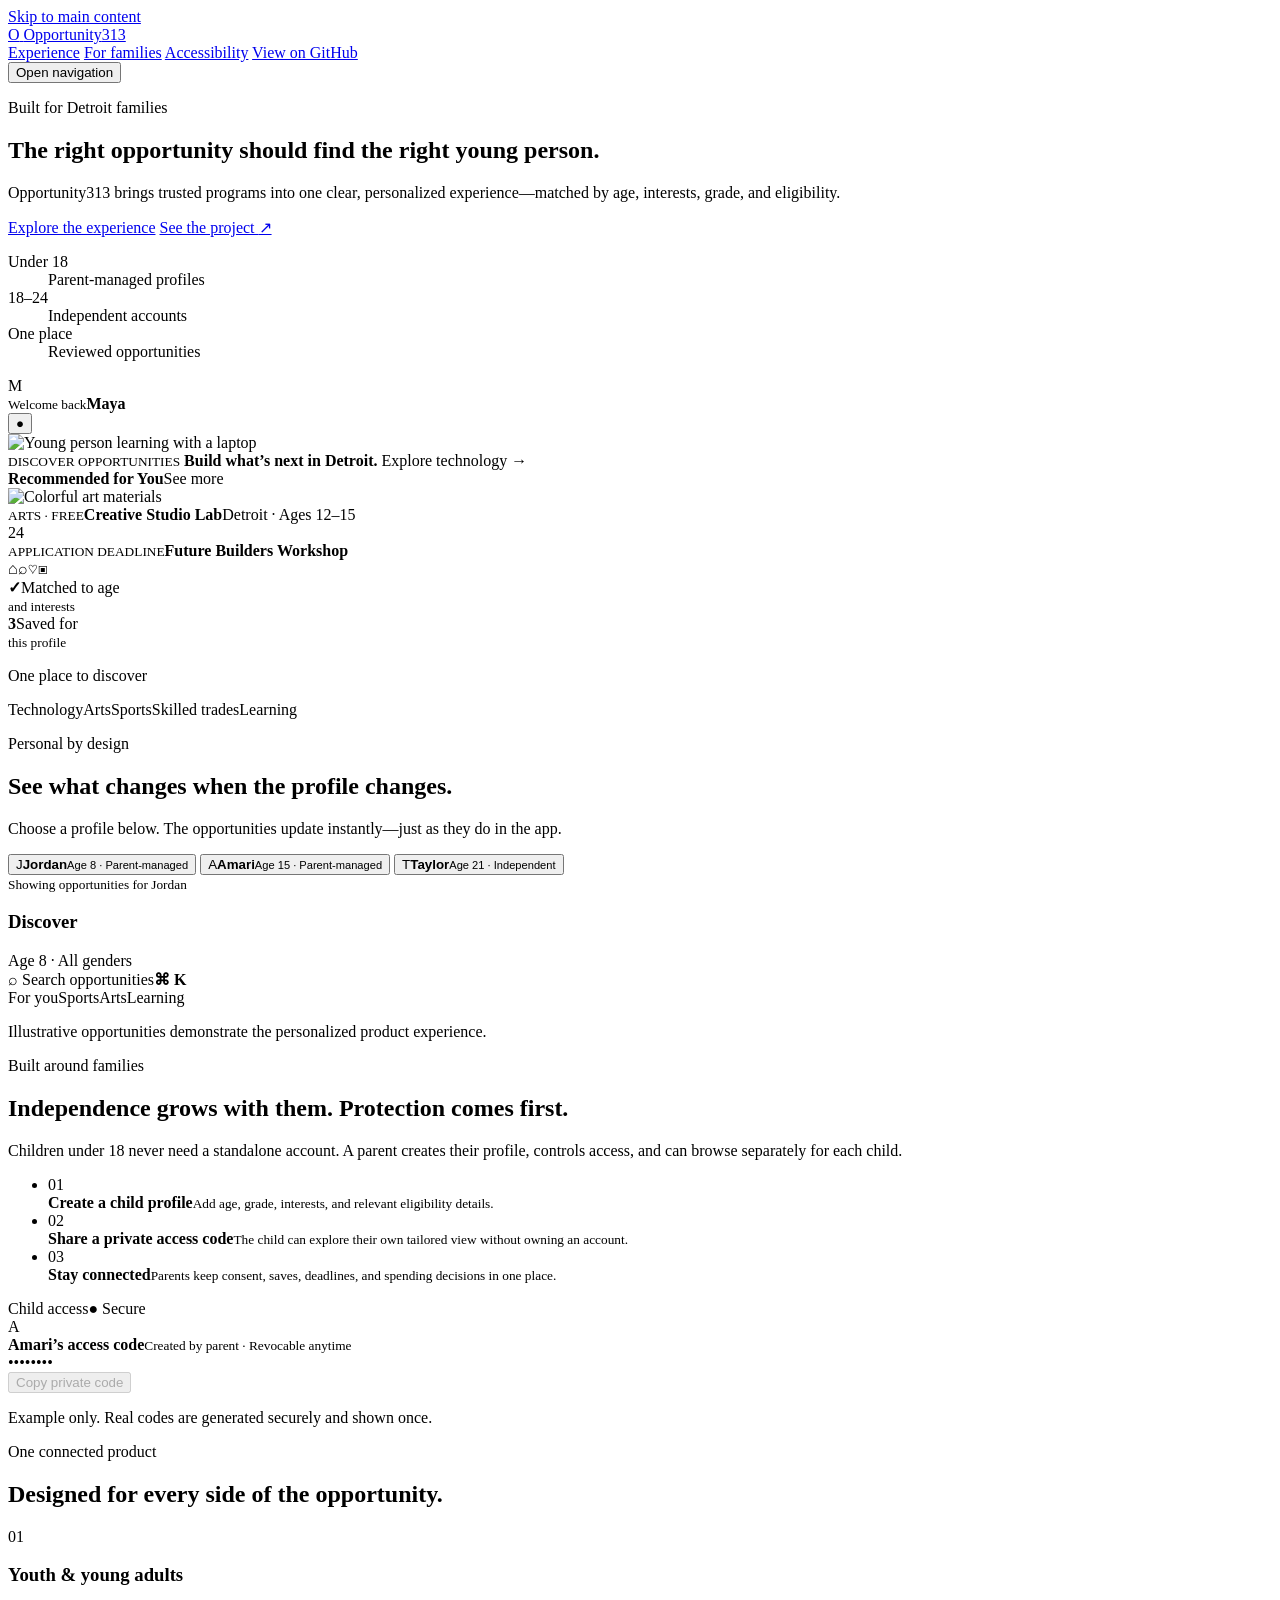
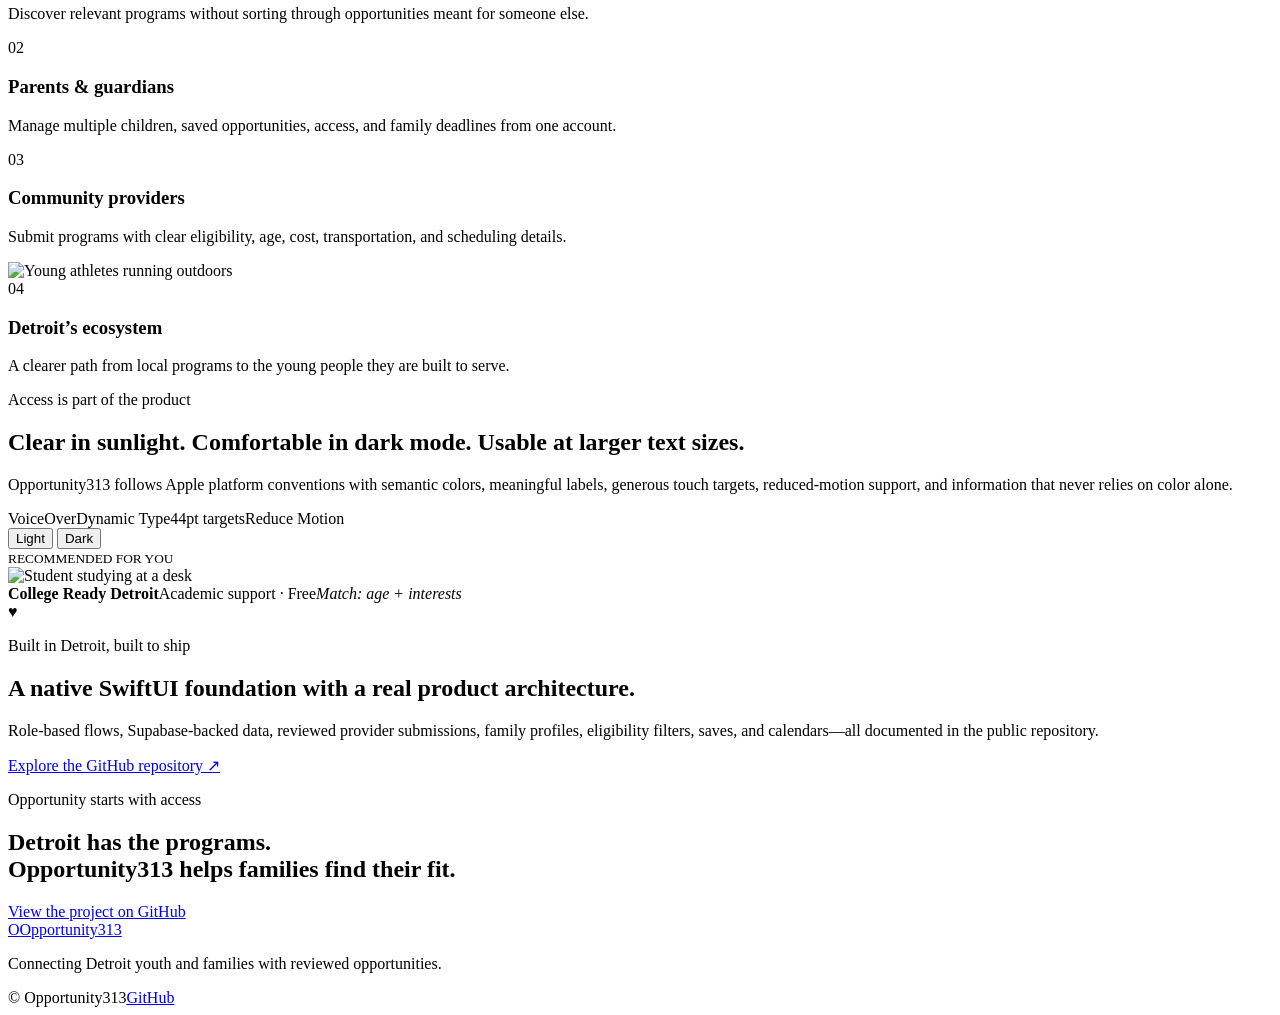
==== website/index.html @ f2129655 "Add Opportunity313 competition website" ====
<!doctype html>
<html lang="en">
  <head>
    <meta charset="UTF-8" />
    <meta name="viewport" content="width=device-width, initial-scale=1" />
    <meta name="theme-color" content="#f36f21" />
    <meta
      name="description"
      content="Opportunity313 connects Detroit youth and families with reviewed, age-appropriate opportunities."
    />
    <link rel="preconnect" href="https://fonts.googleapis.com" />
    <link rel="preconnect" href="https://fonts.gstatic.com" crossorigin />
    <link
      href="https://fonts.googleapis.com/css2?family=DM+Sans:wght@400;500;600;700&amp;family=Manrope:wght@600;700;800&amp;display=swap"
      rel="stylesheet"
    />
    <link
      rel="icon"
      type="image/svg+xml"
      href="data:image/svg+xml,%3Csvg xmlns='http://www.w3.org/2000/svg' viewBox='0 0 64 64'%3E%3Crect width='64' height='64' rx='16' fill='%23f36f21'/%3E%3Cpath d='M18 42V22h16c8 0 13 4 13 10s-5 10-13 10H18Zm10-7h6c3 0 5-1 5-3s-2-3-5-3h-6v6Z' fill='white'/%3E%3C/svg%3E"
    />
    <link rel="stylesheet" href="/styles.css" />
    <script src="/script.js" defer></script>
    <title>Opportunity313 — Detroit opportunities, made personal</title>
  </head>
  <body>
    <a class="skip-link" href="#main">Skip to main content</a>
    <header class="site-header">
      <a class="brand" href="#top" aria-label="Opportunity313 home">
        <span class="brand-mark" aria-hidden="true">O</span>
        <span>Opportunity<span>313</span></span>
      </a>
      <nav aria-label="Primary navigation">
        <a href="#experience">Experience</a>
        <a href="#families">For families</a>
        <a href="#accessibility">Accessibility</a>
        <a class="nav-cta" href="https://github.com/QuietRift/Opportunity313iOS">View on GitHub</a>
      </nav>
      <button class="menu-button" type="button" aria-expanded="false" aria-controls="mobile-nav">
        <span class="sr-only">Open navigation</span>
        <span></span><span></span><span></span>
      </button>
    </header>
    <nav class="mobile-nav" id="mobile-nav" aria-label="Mobile navigation" hidden>
      <a href="#experience">Experience</a>
      <a href="#families">For families</a>
      <a href="#accessibility">Accessibility</a>
      <a href="https://github.com/QuietRift/Opportunity313iOS">View on GitHub</a>
    </nav>

    <main id="main">
      <section class="hero" id="top">
        <div class="hero-copy reveal">
          <p class="eyebrow"><span></span> Built for Detroit families</p>
          <h1>The right opportunity should find the right young person.</h1>
          <p class="hero-lede">
            Opportunity313 brings trusted programs into one clear, personalized experience—matched by age,
            interests, grade, and eligibility.
          </p>
          <div class="hero-actions">
            <a class="button primary" href="#experience">Explore the experience</a>
            <a class="button secondary" href="https://github.com/QuietRift/Opportunity313iOS">
              See the project <span aria-hidden="true">↗</span>
            </a>
          </div>
          <dl class="hero-facts" aria-label="Product highlights">
            <div><dt>Under 18</dt><dd>Parent-managed profiles</dd></div>
            <div><dt>18–24</dt><dd>Independent accounts</dd></div>
            <div><dt>One place</dt><dd>Reviewed opportunities</dd></div>
          </dl>
        </div>

        <div class="hero-visual reveal" aria-label="Preview of the Opportunity313 app">
          <div class="orbit orbit-one" aria-hidden="true"></div>
          <div class="orbit orbit-two" aria-hidden="true"></div>
          <div class="phone-shell">
            <div class="phone-top" aria-hidden="true"></div>
            <div class="app-screen">
              <div class="app-header">
                <div class="avatar" aria-hidden="true">M</div>
                <div><small>Welcome back</small><strong>Maya</strong></div>
                <button type="button" aria-label="View notifications">●</button>
              </div>
              <div class="featured-card">
                <img src="/images/technology.jpg" alt="Young person learning with a laptop" />
                <div>
                  <small>DISCOVER OPPORTUNITIES</small>
                  <strong>Build what’s next in Detroit.</strong>
                  <span>Explore technology →</span>
                </div>
              </div>
              <div class="app-section-title"><strong>Recommended for You</strong><span>See more</span></div>
              <article class="mini-card">
                <img src="/images/arts.jpg" alt="Colorful art materials" />
                <div><small>ARTS · FREE</small><strong>Creative Studio Lab</strong><span>Detroit · Ages 12–15</span></div>
              </article>
              <article class="mini-card compact">
                <span class="calendar-icon" aria-hidden="true">24</span>
                <div><small>APPLICATION DEADLINE</small><strong>Future Builders Workshop</strong></div>
              </article>
              <div class="tab-bar" aria-hidden="true"><b>⌂</b><span>⌕</span><span>♡</span><span>▣</span></div>
            </div>
          </div>
          <div class="floating-note note-one"><b>✓</b><span>Matched to age<br /><small>and interests</small></span></div>
          <div class="floating-note note-two"><b>3</b><span>Saved for<br /><small>this profile</small></span></div>
        </div>
      </section>

      <section class="trust-strip" aria-label="Opportunity categories">
        <p>One place to discover</p>
        <div><span>Technology</span><span>Arts</span><span>Sports</span><span>Skilled trades</span><span>Learning</span></div>
      </section>

      <section class="experience section" id="experience">
        <div class="section-heading reveal">
          <p class="eyebrow"><span></span> Personal by design</p>
          <h2>See what changes when the profile changes.</h2>
          <p>Choose a profile below. The opportunities update instantly—just as they do in the app.</p>
        </div>

        <div class="experience-panel reveal">
          <div class="profile-controls" role="group" aria-label="Choose a demonstration profile">
            <button class="profile-chip active" type="button" data-profile="child" aria-pressed="true">
              <span class="chip-avatar amber">J</span><span><b>Jordan</b><small>Age 8 · Parent-managed</small></span>
            </button>
            <button class="profile-chip" type="button" data-profile="teen" aria-pressed="false">
              <span class="chip-avatar blue">A</span><span><b>Amari</b><small>Age 15 · Parent-managed</small></span>
            </button>
            <button class="profile-chip" type="button" data-profile="adult" aria-pressed="false">
              <span class="chip-avatar green">T</span><span><b>Taylor</b><small>Age 21 · Independent</small></span>
            </button>
          </div>

          <div class="discover-demo">
            <div class="demo-toolbar">
              <div><small id="profile-kicker">Showing opportunities for Jordan</small><h3>Discover</h3></div>
              <span class="filter-badge" id="filter-badge">Age 8 · All genders</span>
            </div>
            <div class="demo-search" aria-hidden="true">⌕ <span>Search opportunities</span><b>⌘ K</b></div>
            <div class="category-pills" aria-hidden="true"><span class="active">For you</span><span>Sports</span><span>Arts</span><span>Learning</span></div>
            <div class="opportunity-grid" id="opportunity-grid" aria-live="polite"></div>
            <p class="demo-note">Illustrative opportunities demonstrate the personalized product experience.</p>
          </div>
        </div>
      </section>

      <section class="family-section section" id="families">
        <div class="family-copy reveal">
          <p class="eyebrow light"><span></span> Built around families</p>
          <h2>Independence grows with them. Protection comes first.</h2>
          <p>
            Children under 18 never need a standalone account. A parent creates their profile, controls access,
            and can browse separately for each child.
          </p>
          <ul class="check-list">
            <li><span>01</span><div><b>Create a child profile</b><small>Add age, grade, interests, and relevant eligibility details.</small></div></li>
            <li><span>02</span><div><b>Share a private access code</b><small>The child can explore their own tailored view without owning an account.</small></div></li>
            <li><span>03</span><div><b>Stay connected</b><small>Parents keep consent, saves, deadlines, and spending decisions in one place.</small></div></li>
          </ul>
        </div>
        <div class="code-card reveal">
          <div class="code-card-head"><span>Child access</span><span class="secure-pill">● Secure</span></div>
          <div class="code-person"><span class="chip-avatar blue">A</span><div><b>Amari’s access code</b><small>Created by parent · Revocable anytime</small></div></div>
          <div class="code-value" aria-label="Example hidden access code"><span>••••</span><span>••••</span></div>
          <button type="button" disabled>Copy private code</button>
          <p>Example only. Real codes are generated securely and shown once.</p>
        </div>
      </section>

      <section class="proof-section section">
        <div class="section-heading reveal">
          <p class="eyebrow"><span></span> One connected product</p>
          <h2>Designed for every side of the opportunity.</h2>
        </div>
        <div class="proof-grid">
          <article class="proof-card orange reveal"><span>01</span><h3>Youth & young adults</h3><p>Discover relevant programs without sorting through opportunities meant for someone else.</p></article>
          <article class="proof-card navy reveal"><span>02</span><h3>Parents & guardians</h3><p>Manage multiple children, saved opportunities, access, and family deadlines from one account.</p></article>
          <article class="proof-card cream reveal"><span>03</span><h3>Community providers</h3><p>Submit programs with clear eligibility, age, cost, transportation, and scheduling details.</p></article>
          <article class="proof-card photo reveal">
            <img src="/images/sports.jpg" alt="Young athletes running outdoors" />
            <div><span>04</span><h3>Detroit’s ecosystem</h3><p>A clearer path from local programs to the young people they are built to serve.</p></div>
          </article>
        </div>
      </section>

      <section class="accessibility-section section" id="accessibility">
        <div class="accessibility-copy reveal">
          <p class="eyebrow"><span></span> Access is part of the product</p>
          <h2>Clear in sunlight. Comfortable in dark mode. Usable at larger text sizes.</h2>
          <p>
            Opportunity313 follows Apple platform conventions with semantic colors, meaningful labels,
            generous touch targets, reduced-motion support, and information that never relies on color alone.
          </p>
          <div class="accessibility-tags"><span>VoiceOver</span><span>Dynamic Type</span><span>44pt targets</span><span>Reduce Motion</span></div>
        </div>
        <div class="contrast-demo reveal">
          <div class="appearance-switch" aria-label="Appearance preview">
            <button class="active" type="button" data-theme-preview="light">Light</button>
            <button type="button" data-theme-preview="dark">Dark</button>
          </div>
          <div class="preview-surface light" id="preview-surface">
            <small>RECOMMENDED FOR YOU</small>
            <div class="preview-row">
              <img src="/images/learning.jpg" alt="Student studying at a desk" />
              <div><b>College Ready Detroit</b><span>Academic support · Free</span><em>Match: age + interests</em></div>
              <strong aria-label="Saved">♥</strong>
            </div>
          </div>
        </div>
      </section>

      <section class="build-section section">
        <div class="build-panel reveal">
          <div>
            <p class="eyebrow light"><span></span> Built in Detroit, built to ship</p>
            <h2>A native SwiftUI foundation with a real product architecture.</h2>
            <p>Role-based flows, Supabase-backed data, reviewed provider submissions, family profiles, eligibility filters, saves, and calendars—all documented in the public repository.</p>
          </div>
          <a class="button light-button" href="https://github.com/QuietRift/Opportunity313iOS">Explore the GitHub repository <span aria-hidden="true">↗</span></a>
        </div>
      </section>

      <section class="closing section reveal">
        <p class="eyebrow"><span></span> Opportunity starts with access</p>
        <h2>Detroit has the programs.<br />Opportunity313 helps families find their fit.</h2>
        <a class="button primary" href="https://github.com/QuietRift/Opportunity313iOS">View the project on GitHub</a>
      </section>
    </main>

    <footer>
      <a class="brand footer-brand" href="#top"><span class="brand-mark" aria-hidden="true">O</span><span>Opportunity<span>313</span></span></a>
      <p>Connecting Detroit youth and families with reviewed opportunities.</p>
      <div><span>© <span id="year"></span> Opportunity313</span><a href="https://github.com/QuietRift/Opportunity313iOS">GitHub</a></div>
    </footer>
  </body>
</html>
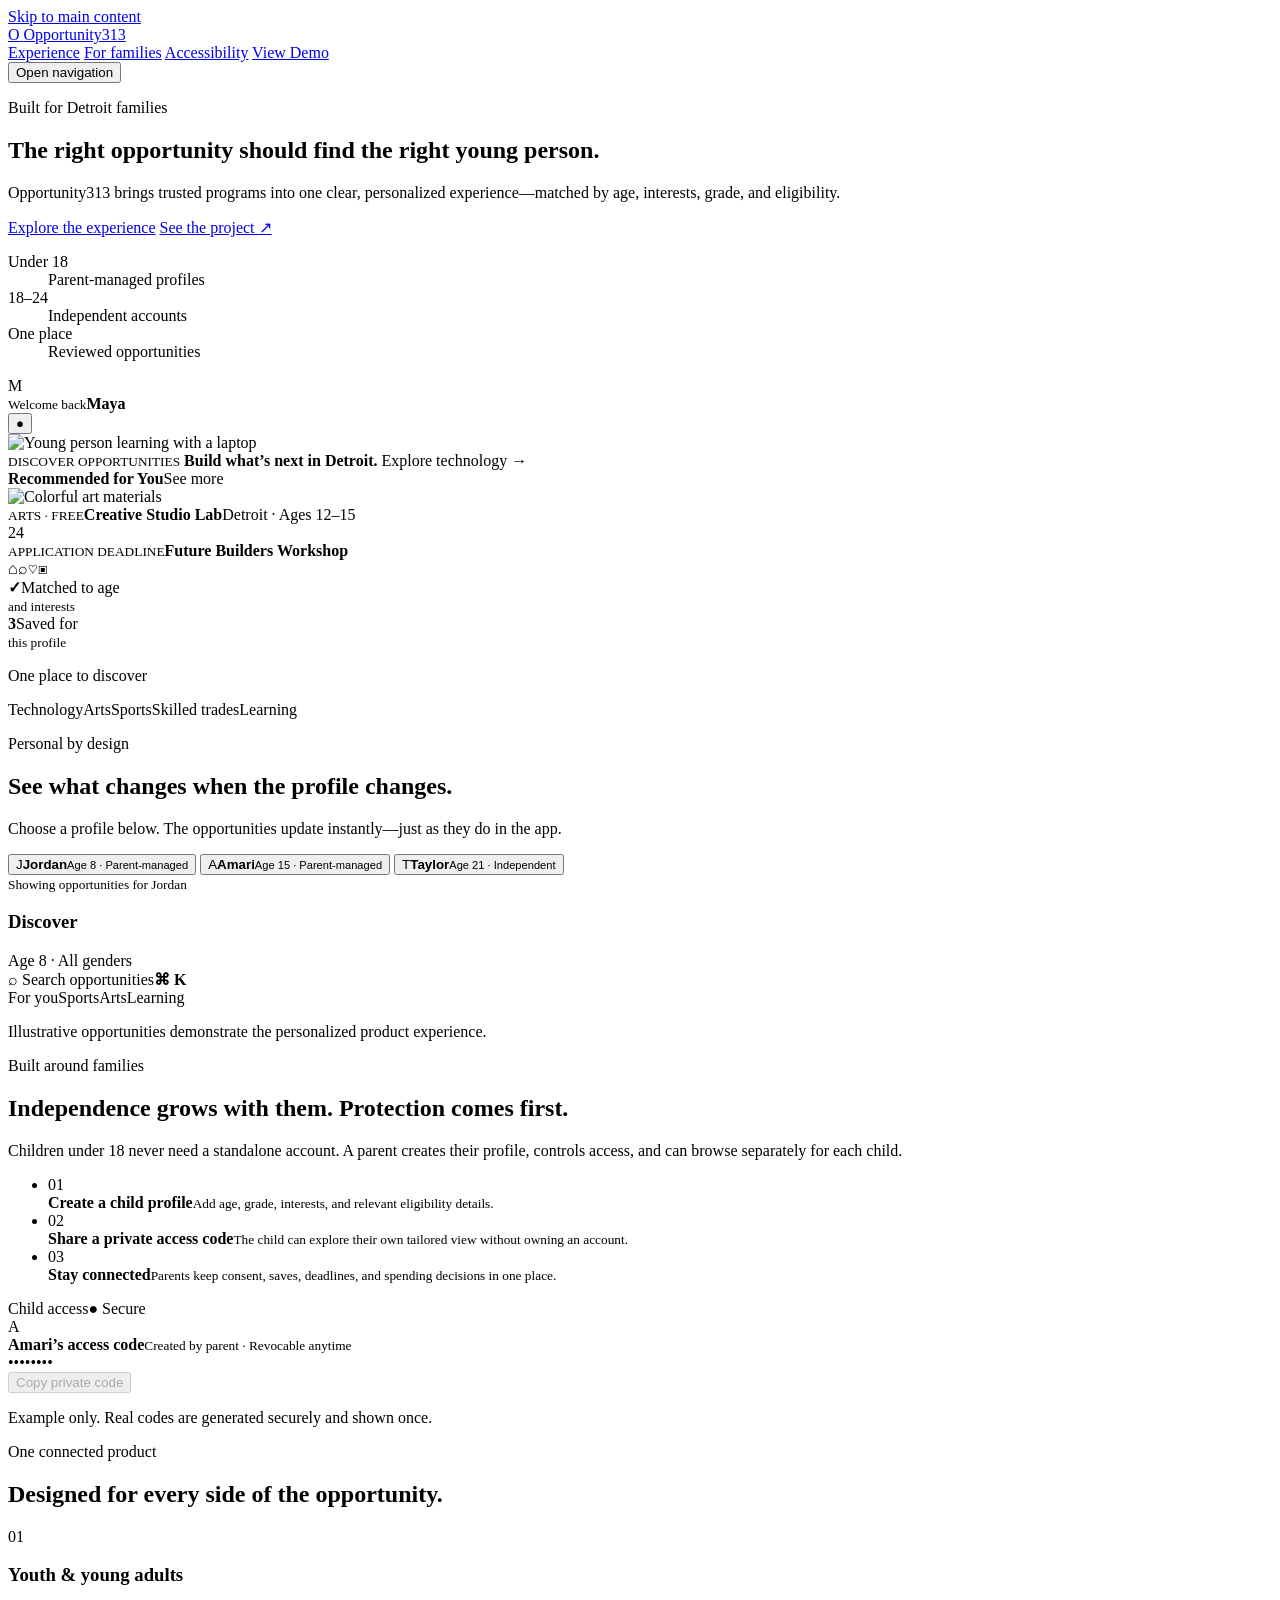
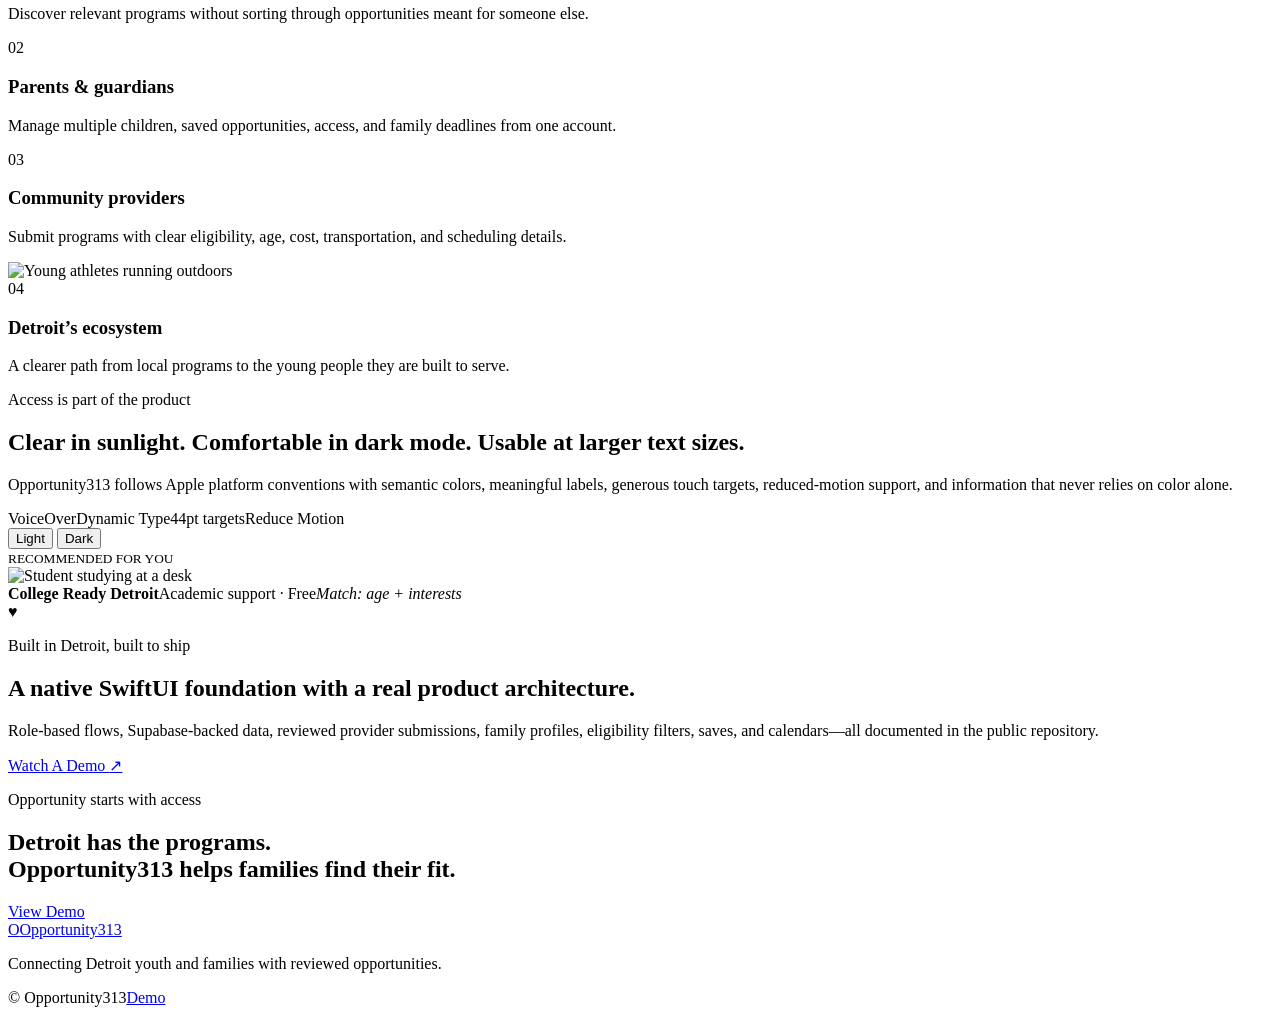
==== commit 5f8ab0f8: "Update index.html" ====
--- a/website/index.html
+++ b/website/index.html
@@ -34,7 +34,7 @@
         <a href="#experience">Experience</a>
         <a href="#families">For families</a>
         <a href="#accessibility">Accessibility</a>
-        <a class="nav-cta" href="https://github.com/QuietRift/Opportunity313iOS">View on GitHub</a>
+        <a class="nav-cta" href="https://drive.google.com/file/d/1aYFptmk3zxoRqn6ihLSA9f1bVjTETW3n/view?usp=drive_link">View Demo</a>
       </nav>
       <button class="menu-button" type="button" aria-expanded="false" aria-controls="mobile-nav">
         <span class="sr-only">Open navigation</span>
@@ -45,7 +45,7 @@
       <a href="#experience">Experience</a>
       <a href="#families">For families</a>
       <a href="#accessibility">Accessibility</a>
-      <a href="https://github.com/QuietRift/Opportunity313iOS">View on GitHub</a>
+      <a href="https://drive.google.com/file/d/1aYFptmk3zxoRqn6ihLSA9f1bVjTETW3n/view?usp=drive_link">View on Demo</a>
     </nav>
 
     <main id="main">
@@ -59,7 +59,7 @@
           </p>
           <div class="hero-actions">
             <a class="button primary" href="#experience">Explore the experience</a>
-            <a class="button secondary" href="https://github.com/QuietRift/Opportunity313iOS">
+            <a class="button secondary" href="https://drive.google.com/file/d/1aYFptmk3zxoRqn6ihLSA9f1bVjTETW3n/view?usp=drive_link">
               See the project <span aria-hidden="true">↗</span>
             </a>
           </div>
@@ -216,21 +216,21 @@
             <h2>A native SwiftUI foundation with a real product architecture.</h2>
             <p>Role-based flows, Supabase-backed data, reviewed provider submissions, family profiles, eligibility filters, saves, and calendars—all documented in the public repository.</p>
           </div>
-          <a class="button light-button" href="https://github.com/QuietRift/Opportunity313iOS">Explore the GitHub repository <span aria-hidden="true">↗</span></a>
+          <a class="button light-button" href="https://drive.google.com/file/d/1aYFptmk3zxoRqn6ihLSA9f1bVjTETW3n/view?usp=drive_link">Watch A Demo <span aria-hidden="true">↗</span></a>
         </div>
       </section>
 
       <section class="closing section reveal">
         <p class="eyebrow"><span></span> Opportunity starts with access</p>
         <h2>Detroit has the programs.<br />Opportunity313 helps families find their fit.</h2>
-        <a class="button primary" href="https://github.com/QuietRift/Opportunity313iOS">View the project on GitHub</a>
+        <a class="button primary" href="https://drive.google.com/file/d/1aYFptmk3zxoRqn6ihLSA9f1bVjTETW3n/view?usp=drive_link">View Demo</a>
       </section>
     </main>
 
     <footer>
       <a class="brand footer-brand" href="#top"><span class="brand-mark" aria-hidden="true">O</span><span>Opportunity<span>313</span></span></a>
       <p>Connecting Detroit youth and families with reviewed opportunities.</p>
-      <div><span>© <span id="year"></span> Opportunity313</span><a href="https://github.com/QuietRift/Opportunity313iOS">GitHub</a></div>
+      <div><span>© <span id="year"></span> Opportunity313</span><a href="https://drive.google.com/file/d/1aYFptmk3zxoRqn6ihLSA9f1bVjTETW3n/view?usp=drive_link">Demo</a></div>
     </footer>
   </body>
 </html>
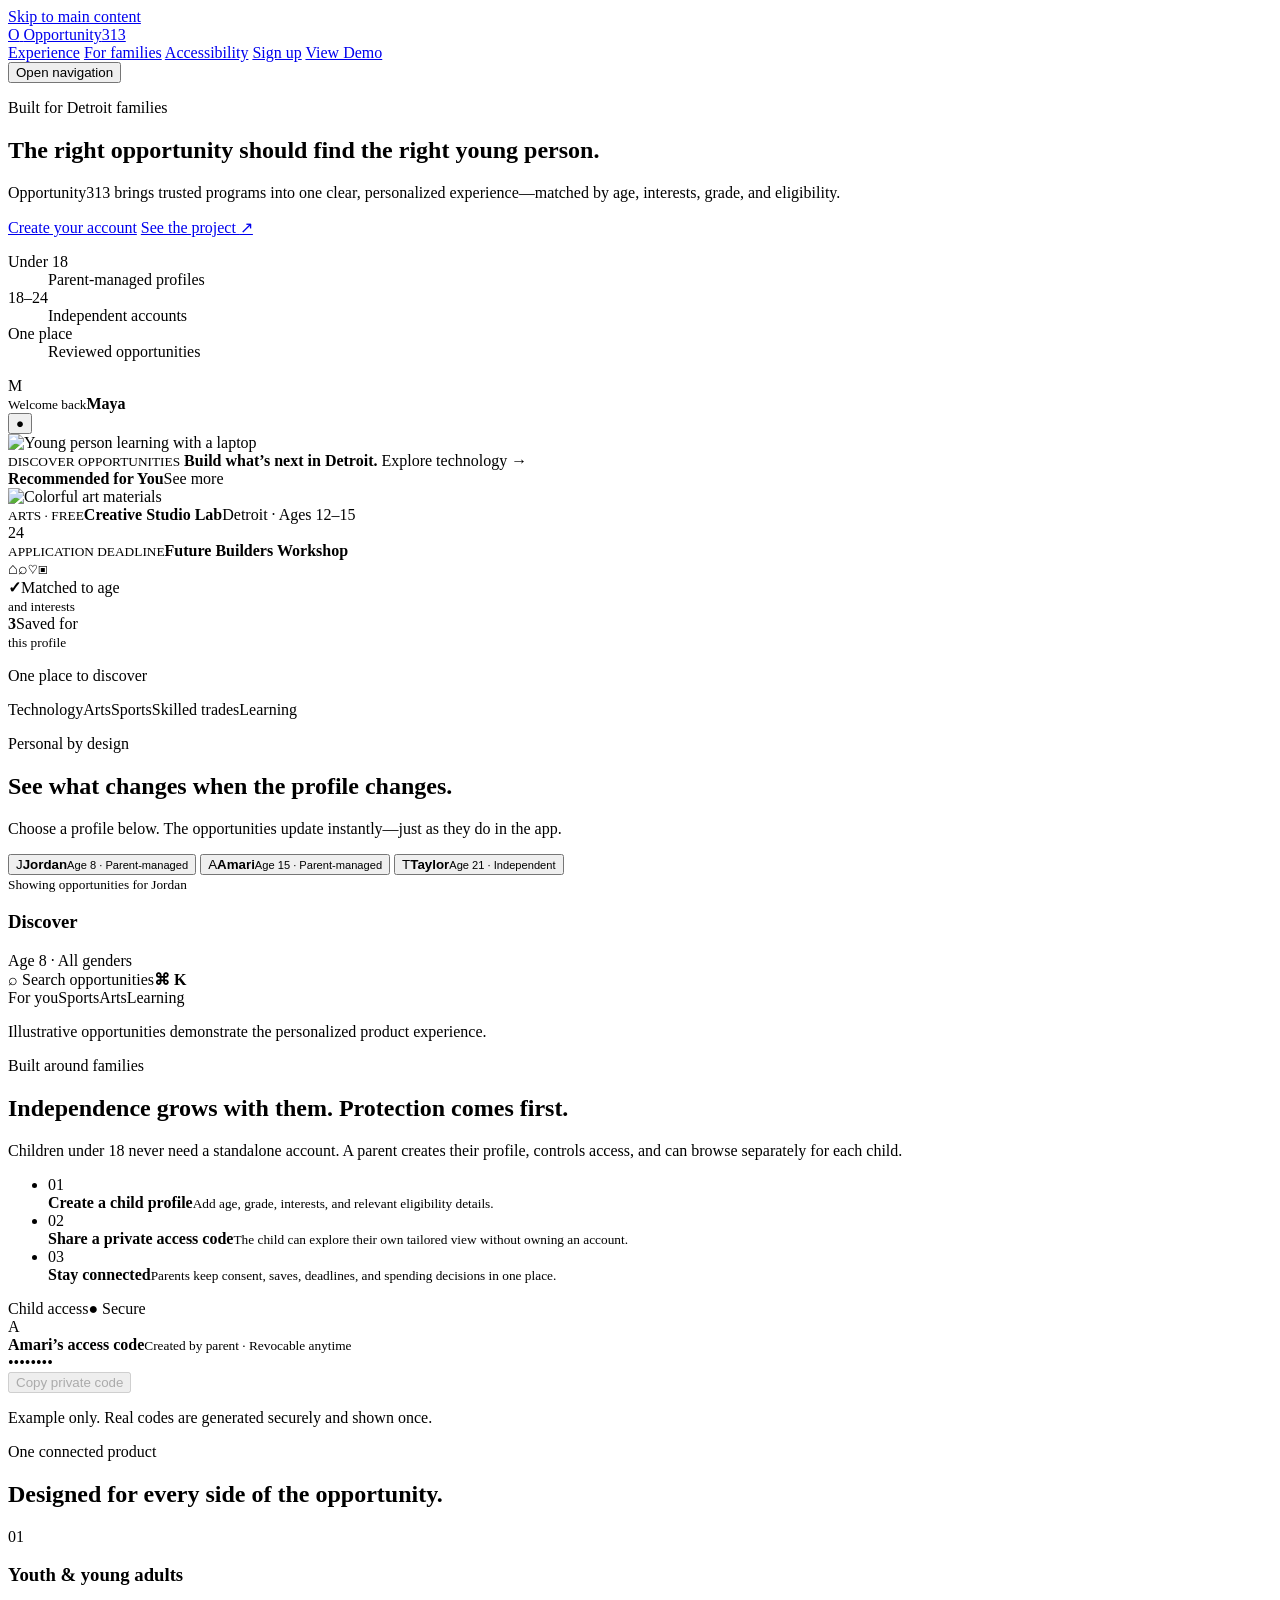
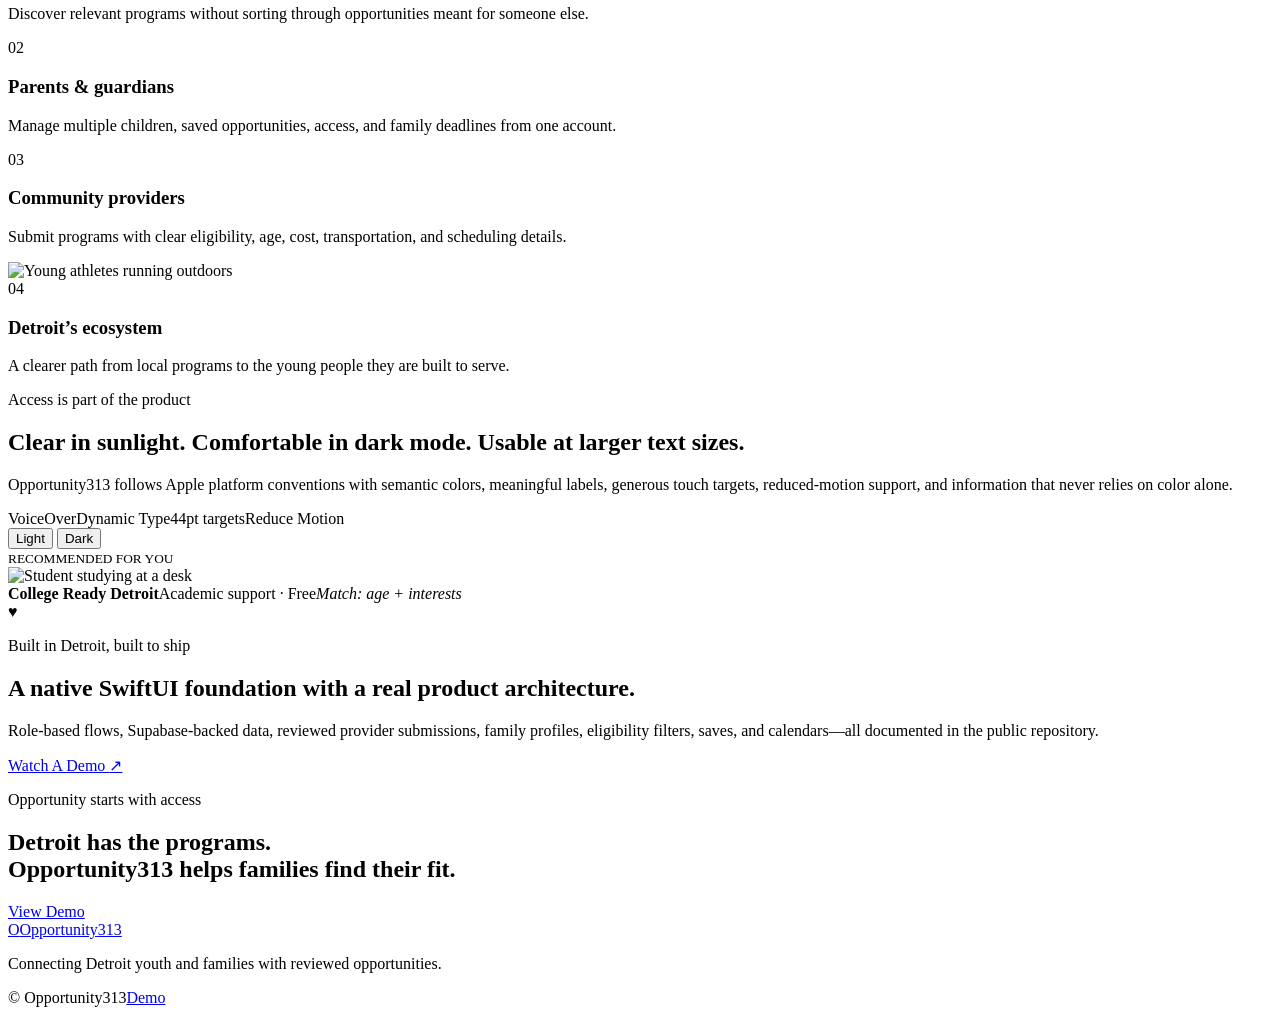
==== commit d504f152: "Add Parent and Provider website signup flows" ====
--- a/website/index.html
+++ b/website/index.html
@@ -34,6 +34,7 @@
         <a href="#experience">Experience</a>
         <a href="#families">For families</a>
         <a href="#accessibility">Accessibility</a>
+        <a href="/signup/">Sign up</a>
         <a class="nav-cta" href="https://drive.google.com/file/d/1aYFptmk3zxoRqn6ihLSA9f1bVjTETW3n/view?usp=drive_link">View Demo</a>
       </nav>
       <button class="menu-button" type="button" aria-expanded="false" aria-controls="mobile-nav">
@@ -45,6 +46,7 @@
       <a href="#experience">Experience</a>
       <a href="#families">For families</a>
       <a href="#accessibility">Accessibility</a>
+      <a href="/signup/">Sign up</a>
       <a href="https://drive.google.com/file/d/1aYFptmk3zxoRqn6ihLSA9f1bVjTETW3n/view?usp=drive_link">View on Demo</a>
     </nav>
 
@@ -58,7 +60,7 @@
             interests, grade, and eligibility.
           </p>
           <div class="hero-actions">
-            <a class="button primary" href="#experience">Explore the experience</a>
+            <a class="button primary" href="/signup/">Create your account</a>
             <a class="button secondary" href="https://drive.google.com/file/d/1aYFptmk3zxoRqn6ihLSA9f1bVjTETW3n/view?usp=drive_link">
               See the project <span aria-hidden="true">↗</span>
             </a>
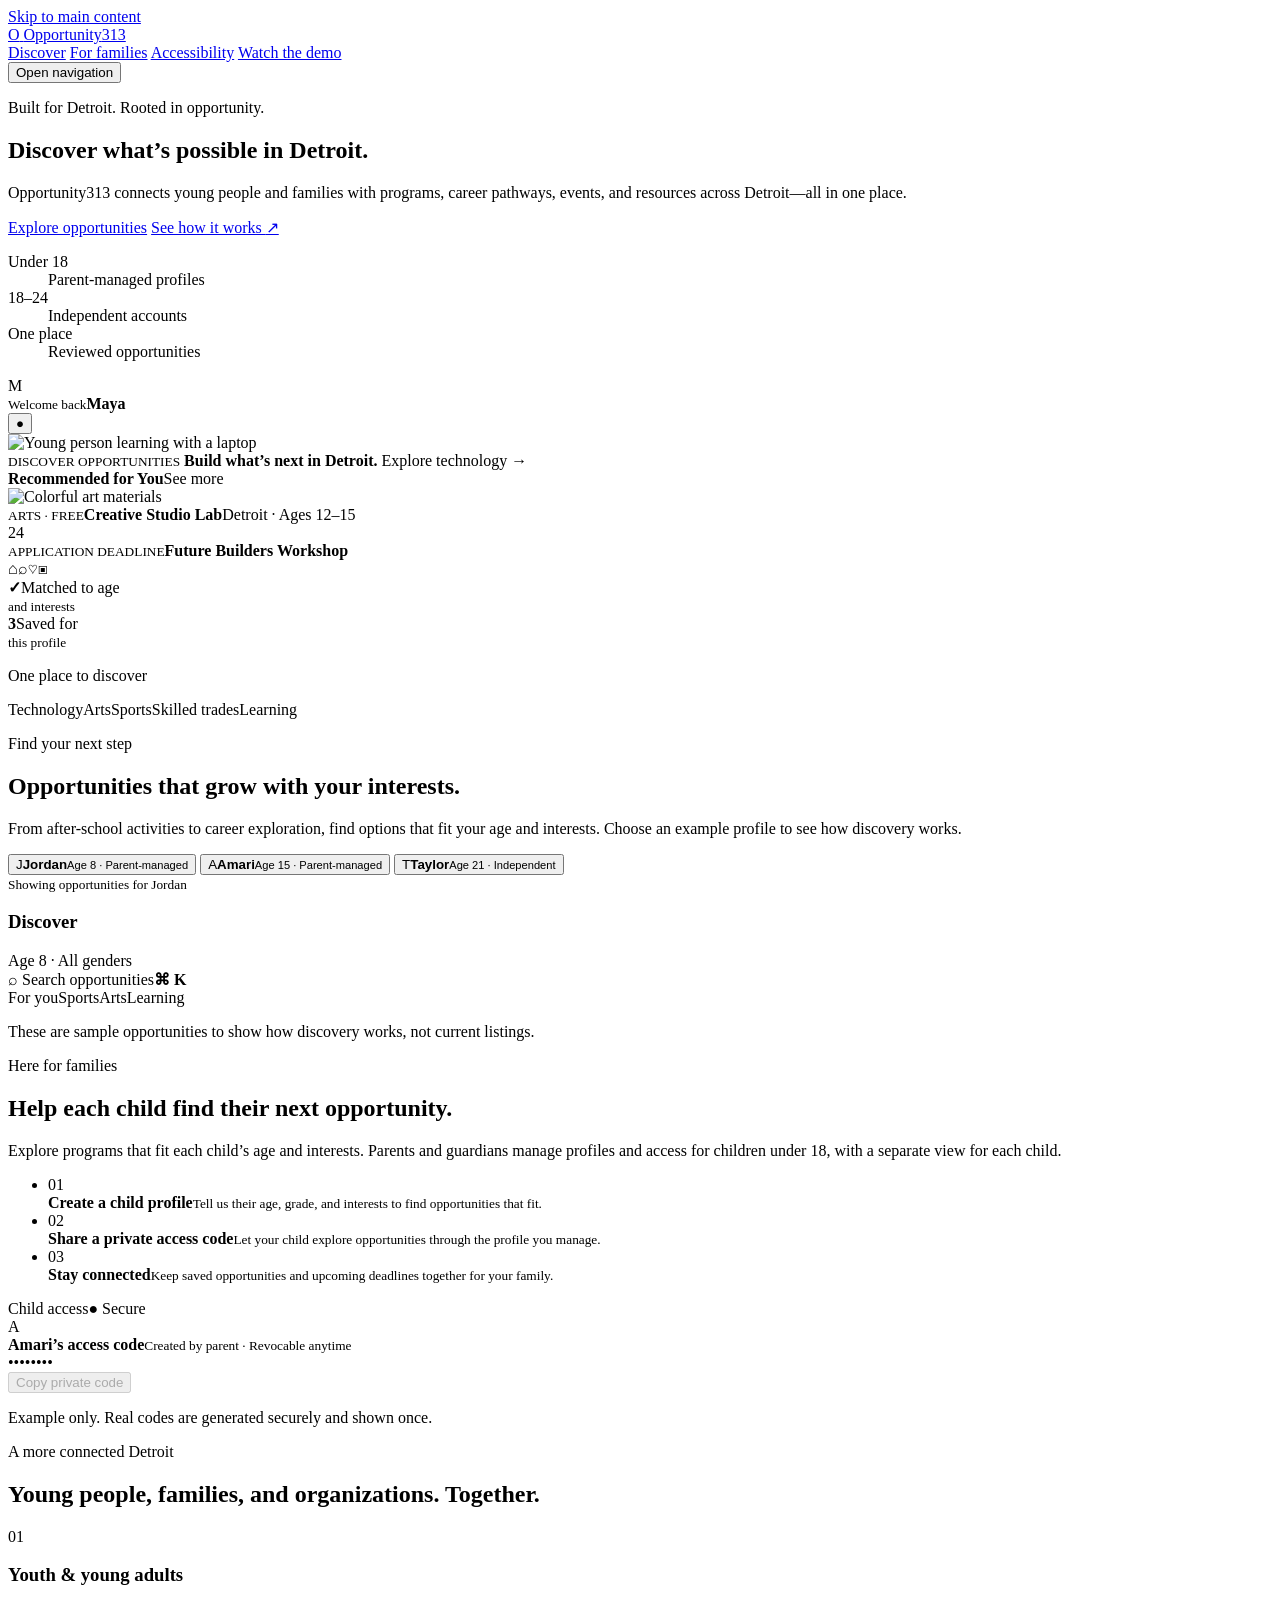
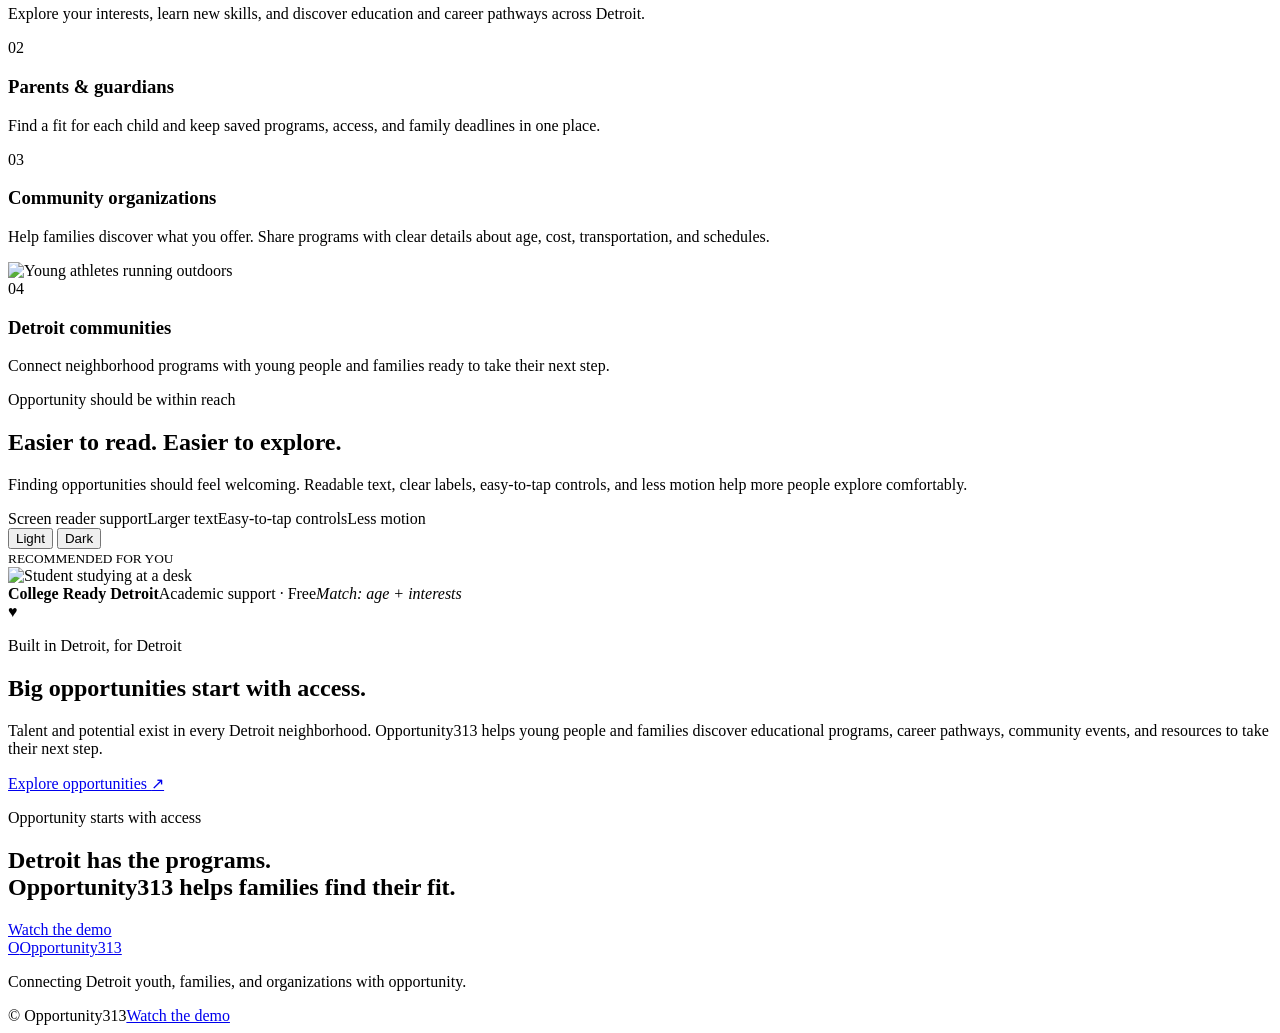
==== commit 8e153e48: "Center website copy on Detroit youth, families, and opportunity" ====
--- a/website/index.html
+++ b/website/index.html
@@ -6,7 +6,7 @@
     <meta name="theme-color" content="#f36f21" />
     <meta
       name="description"
-      content="Opportunity313 connects Detroit youth and families with reviewed, age-appropriate opportunities."
+      content="Discover Detroit programs, career pathways, events, and resources for youth and families with Opportunity313."
     />
     <link rel="preconnect" href="https://fonts.googleapis.com" />
     <link rel="preconnect" href="https://fonts.gstatic.com" crossorigin />
@@ -31,11 +31,10 @@
         <span>Opportunity<span>313</span></span>
       </a>
       <nav aria-label="Primary navigation">
-        <a href="#experience">Experience</a>
+        <a href="#experience">Discover</a>
         <a href="#families">For families</a>
         <a href="#accessibility">Accessibility</a>
-        <a href="/signup/">Sign up</a>
-        <a class="nav-cta" href="https://drive.google.com/file/d/1aYFptmk3zxoRqn6ihLSA9f1bVjTETW3n/view?usp=drive_link">View Demo</a>
+        <a class="nav-cta" href="https://drive.google.com/file/d/1aYFptmk3zxoRqn6ihLSA9f1bVjTETW3n/view?usp=drive_link">Watch the demo</a>
       </nav>
       <button class="menu-button" type="button" aria-expanded="false" aria-controls="mobile-nav">
         <span class="sr-only">Open navigation</span>
@@ -43,29 +42,28 @@
       </button>
     </header>
     <nav class="mobile-nav" id="mobile-nav" aria-label="Mobile navigation" hidden>
-      <a href="#experience">Experience</a>
+      <a href="#experience">Discover</a>
       <a href="#families">For families</a>
       <a href="#accessibility">Accessibility</a>
-      <a href="/signup/">Sign up</a>
-      <a href="https://drive.google.com/file/d/1aYFptmk3zxoRqn6ihLSA9f1bVjTETW3n/view?usp=drive_link">View on Demo</a>
+      <a href="https://drive.google.com/file/d/1aYFptmk3zxoRqn6ihLSA9f1bVjTETW3n/view?usp=drive_link">Watch the demo</a>
     </nav>
 
     <main id="main">
       <section class="hero" id="top">
         <div class="hero-copy reveal">
-          <p class="eyebrow"><span></span> Built for Detroit families</p>
-          <h1>The right opportunity should find the right young person.</h1>
+          <p class="eyebrow"><span></span> Built for Detroit. Rooted in opportunity.</p>
+          <h1>Discover what’s possible in Detroit.</h1>
           <p class="hero-lede">
-            Opportunity313 brings trusted programs into one clear, personalized experience—matched by age,
-            interests, grade, and eligibility.
+            Opportunity313 connects young people and families with programs, career pathways, events,
+            and resources across Detroit—all in one place.
           </p>
           <div class="hero-actions">
-            <a class="button primary" href="/signup/">Create your account</a>
+            <a class="button primary" href="#experience">Explore opportunities</a>
             <a class="button secondary" href="https://drive.google.com/file/d/1aYFptmk3zxoRqn6ihLSA9f1bVjTETW3n/view?usp=drive_link">
-              See the project <span aria-hidden="true">↗</span>
+              See how it works <span aria-hidden="true">↗</span>
             </a>
           </div>
-          <dl class="hero-facts" aria-label="Product highlights">
+          <dl class="hero-facts" aria-label="Who Opportunity313 serves">
             <div><dt>Under 18</dt><dd>Parent-managed profiles</dd></div>
             <div><dt>18–24</dt><dd>Independent accounts</dd></div>
             <div><dt>One place</dt><dd>Reviewed opportunities</dd></div>
@@ -115,9 +113,9 @@
 
       <section class="experience section" id="experience">
         <div class="section-heading reveal">
-          <p class="eyebrow"><span></span> Personal by design</p>
-          <h2>See what changes when the profile changes.</h2>
-          <p>Choose a profile below. The opportunities update instantly—just as they do in the app.</p>
+          <p class="eyebrow"><span></span> Find your next step</p>
+          <h2>Opportunities that grow with your interests.</h2>
+          <p>From after-school activities to career exploration, find options that fit your age and interests. Choose an example profile to see how discovery works.</p>
         </div>
 
         <div class="experience-panel reveal">
@@ -141,23 +139,23 @@
             <div class="demo-search" aria-hidden="true">⌕ <span>Search opportunities</span><b>⌘ K</b></div>
             <div class="category-pills" aria-hidden="true"><span class="active">For you</span><span>Sports</span><span>Arts</span><span>Learning</span></div>
             <div class="opportunity-grid" id="opportunity-grid" aria-live="polite"></div>
-            <p class="demo-note">Illustrative opportunities demonstrate the personalized product experience.</p>
+            <p class="demo-note">These are sample opportunities to show how discovery works, not current listings.</p>
           </div>
         </div>
       </section>
 
       <section class="family-section section" id="families">
         <div class="family-copy reveal">
-          <p class="eyebrow light"><span></span> Built around families</p>
-          <h2>Independence grows with them. Protection comes first.</h2>
+          <p class="eyebrow light"><span></span> Here for families</p>
+          <h2>Help each child find their next opportunity.</h2>
           <p>
-            Children under 18 never need a standalone account. A parent creates their profile, controls access,
-            and can browse separately for each child.
+            Explore programs that fit each child’s age and interests. Parents and guardians manage profiles
+            and access for children under 18, with a separate view for each child.
           </p>
           <ul class="check-list">
-            <li><span>01</span><div><b>Create a child profile</b><small>Add age, grade, interests, and relevant eligibility details.</small></div></li>
-            <li><span>02</span><div><b>Share a private access code</b><small>The child can explore their own tailored view without owning an account.</small></div></li>
-            <li><span>03</span><div><b>Stay connected</b><small>Parents keep consent, saves, deadlines, and spending decisions in one place.</small></div></li>
+            <li><span>01</span><div><b>Create a child profile</b><small>Tell us their age, grade, and interests to find opportunities that fit.</small></div></li>
+            <li><span>02</span><div><b>Share a private access code</b><small>Let your child explore opportunities through the profile you manage.</small></div></li>
+            <li><span>03</span><div><b>Stay connected</b><small>Keep saved opportunities and upcoming deadlines together for your family.</small></div></li>
           </ul>
         </div>
         <div class="code-card reveal">
@@ -171,29 +169,29 @@
 
       <section class="proof-section section">
         <div class="section-heading reveal">
-          <p class="eyebrow"><span></span> One connected product</p>
-          <h2>Designed for every side of the opportunity.</h2>
+          <p class="eyebrow"><span></span> A more connected Detroit</p>
+          <h2>Young people, families, and organizations. Together.</h2>
         </div>
         <div class="proof-grid">
-          <article class="proof-card orange reveal"><span>01</span><h3>Youth & young adults</h3><p>Discover relevant programs without sorting through opportunities meant for someone else.</p></article>
-          <article class="proof-card navy reveal"><span>02</span><h3>Parents & guardians</h3><p>Manage multiple children, saved opportunities, access, and family deadlines from one account.</p></article>
-          <article class="proof-card cream reveal"><span>03</span><h3>Community providers</h3><p>Submit programs with clear eligibility, age, cost, transportation, and scheduling details.</p></article>
+          <article class="proof-card orange reveal"><span>01</span><h3>Youth & young adults</h3><p>Explore your interests, learn new skills, and discover education and career pathways across Detroit.</p></article>
+          <article class="proof-card navy reveal"><span>02</span><h3>Parents & guardians</h3><p>Find a fit for each child and keep saved programs, access, and family deadlines in one place.</p></article>
+          <article class="proof-card cream reveal"><span>03</span><h3>Community organizations</h3><p>Help families discover what you offer. Share programs with clear details about age, cost, transportation, and schedules.</p></article>
           <article class="proof-card photo reveal">
             <img src="/images/sports.jpg" alt="Young athletes running outdoors" />
-            <div><span>04</span><h3>Detroit’s ecosystem</h3><p>A clearer path from local programs to the young people they are built to serve.</p></div>
+            <div><span>04</span><h3>Detroit communities</h3><p>Connect neighborhood programs with young people and families ready to take their next step.</p></div>
           </article>
         </div>
       </section>
 
       <section class="accessibility-section section" id="accessibility">
         <div class="accessibility-copy reveal">
-          <p class="eyebrow"><span></span> Access is part of the product</p>
-          <h2>Clear in sunlight. Comfortable in dark mode. Usable at larger text sizes.</h2>
+          <p class="eyebrow"><span></span> Opportunity should be within reach</p>
+          <h2>Easier to read. Easier to explore.</h2>
           <p>
-            Opportunity313 follows Apple platform conventions with semantic colors, meaningful labels,
-            generous touch targets, reduced-motion support, and information that never relies on color alone.
+            Finding opportunities should feel welcoming. Readable text, clear labels, easy-to-tap controls,
+            and less motion help more people explore comfortably.
           </p>
-          <div class="accessibility-tags"><span>VoiceOver</span><span>Dynamic Type</span><span>44pt targets</span><span>Reduce Motion</span></div>
+          <div class="accessibility-tags"><span>Screen reader support</span><span>Larger text</span><span>Easy-to-tap controls</span><span>Less motion</span></div>
         </div>
         <div class="contrast-demo reveal">
           <div class="appearance-switch" aria-label="Appearance preview">
@@ -214,25 +212,25 @@
       <section class="build-section section">
         <div class="build-panel reveal">
           <div>
-            <p class="eyebrow light"><span></span> Built in Detroit, built to ship</p>
-            <h2>A native SwiftUI foundation with a real product architecture.</h2>
-            <p>Role-based flows, Supabase-backed data, reviewed provider submissions, family profiles, eligibility filters, saves, and calendars—all documented in the public repository.</p>
-          </div>
-          <a class="button light-button" href="https://drive.google.com/file/d/1aYFptmk3zxoRqn6ihLSA9f1bVjTETW3n/view?usp=drive_link">Watch A Demo <span aria-hidden="true">↗</span></a>
+            <p class="eyebrow light"><span></span> Built in Detroit, for Detroit</p>
+            <h2>Big opportunities start with access.</h2>
+            <p>Talent and potential exist in every Detroit neighborhood. Opportunity313 helps young people and families discover educational programs, career pathways, community events, and resources to take their next step.</p>
+          </div>
+          <a class="button light-button" href="#experience">Explore opportunities <span aria-hidden="true">↗</span></a>
         </div>
       </section>
 
       <section class="closing section reveal">
         <p class="eyebrow"><span></span> Opportunity starts with access</p>
         <h2>Detroit has the programs.<br />Opportunity313 helps families find their fit.</h2>
-        <a class="button primary" href="https://drive.google.com/file/d/1aYFptmk3zxoRqn6ihLSA9f1bVjTETW3n/view?usp=drive_link">View Demo</a>
+        <a class="button primary" href="https://drive.google.com/file/d/1aYFptmk3zxoRqn6ihLSA9f1bVjTETW3n/view?usp=drive_link">Watch the demo</a>
       </section>
     </main>
 
     <footer>
       <a class="brand footer-brand" href="#top"><span class="brand-mark" aria-hidden="true">O</span><span>Opportunity<span>313</span></span></a>
-      <p>Connecting Detroit youth and families with reviewed opportunities.</p>
-      <div><span>© <span id="year"></span> Opportunity313</span><a href="https://drive.google.com/file/d/1aYFptmk3zxoRqn6ihLSA9f1bVjTETW3n/view?usp=drive_link">Demo</a></div>
+      <p>Connecting Detroit youth, families, and organizations with opportunity.</p>
+      <div><span>© <span id="year"></span> Opportunity313</span><a href="https://drive.google.com/file/d/1aYFptmk3zxoRqn6ihLSA9f1bVjTETW3n/view?usp=drive_link">Watch the demo</a></div>
     </footer>
   </body>
 </html>
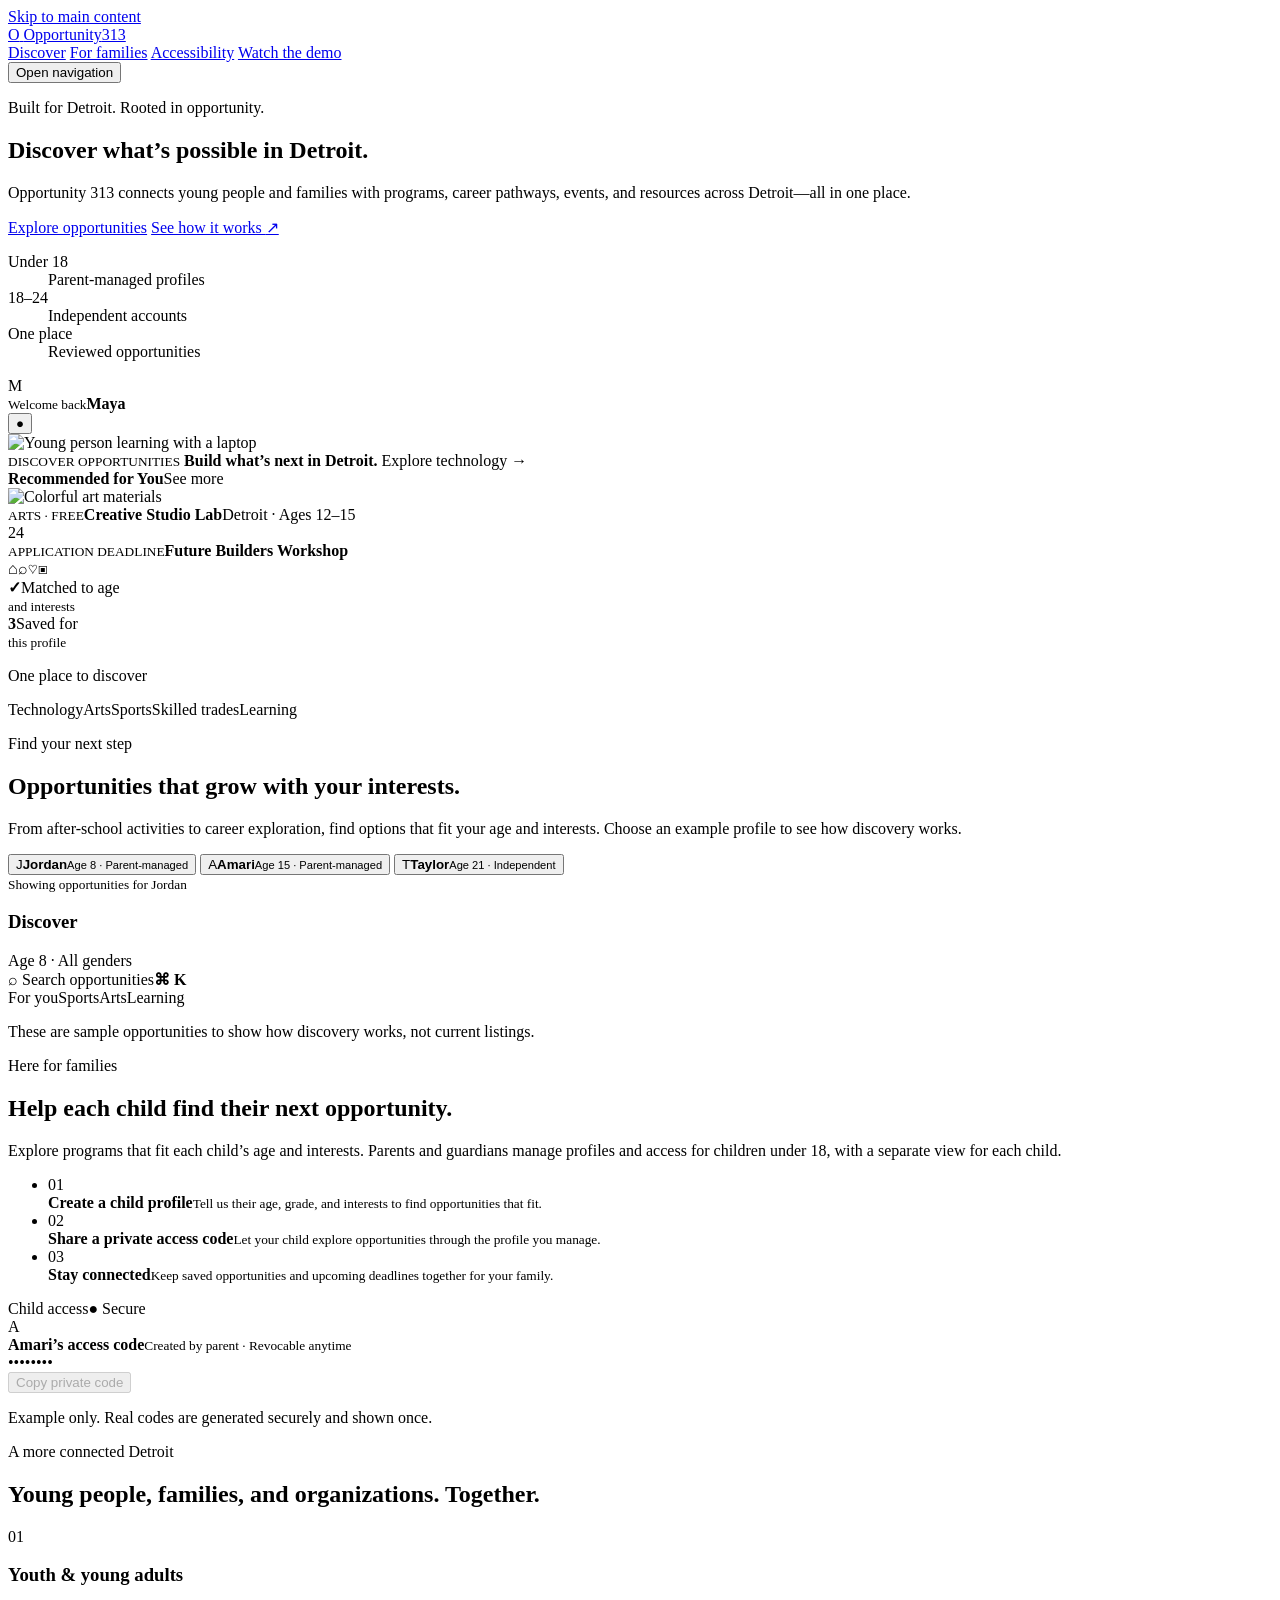
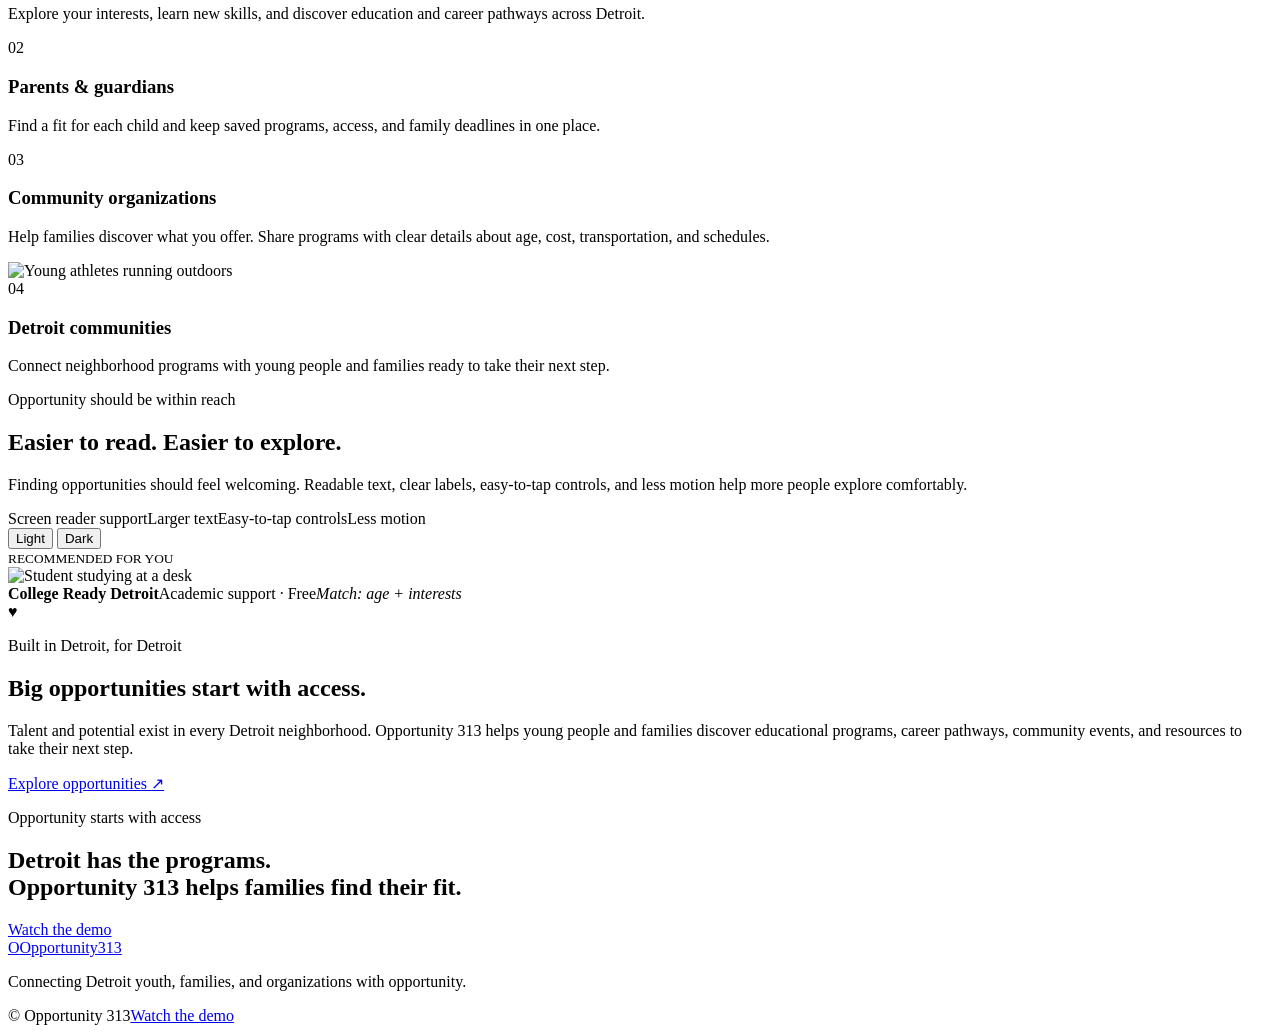
==== commit bb59dcfb: "Update index.html" ====
--- a/website/index.html
+++ b/website/index.html
@@ -6,7 +6,7 @@
     <meta name="theme-color" content="#f36f21" />
     <meta
       name="description"
-      content="Discover Detroit programs, career pathways, events, and resources for youth and families with Opportunity313."
+      content="Discover Detroit programs, career pathways, events, and resources for youth and families with Opportunity 313."
     />
     <link rel="preconnect" href="https://fonts.googleapis.com" />
     <link rel="preconnect" href="https://fonts.gstatic.com" crossorigin />
@@ -21,12 +21,12 @@
     />
     <link rel="stylesheet" href="/styles.css" />
     <script src="/script.js" defer></script>
-    <title>Opportunity313 — Detroit opportunities, made personal</title>
+    <title>Opportunity 313 — Detroit opportunities, made personal</title>
   </head>
   <body>
     <a class="skip-link" href="#main">Skip to main content</a>
     <header class="site-header">
-      <a class="brand" href="#top" aria-label="Opportunity313 home">
+      <a class="brand" href="#top" aria-label="Opportunity 313 home">
         <span class="brand-mark" aria-hidden="true">O</span>
         <span>Opportunity<span>313</span></span>
       </a>
@@ -54,7 +54,7 @@
           <p class="eyebrow"><span></span> Built for Detroit. Rooted in opportunity.</p>
           <h1>Discover what’s possible in Detroit.</h1>
           <p class="hero-lede">
-            Opportunity313 connects young people and families with programs, career pathways, events,
+            Opportunity 313 connects young people and families with programs, career pathways, events,
             and resources across Detroit—all in one place.
           </p>
           <div class="hero-actions">
@@ -63,14 +63,14 @@
               See how it works <span aria-hidden="true">↗</span>
             </a>
           </div>
-          <dl class="hero-facts" aria-label="Who Opportunity313 serves">
+          <dl class="hero-facts" aria-label="Who Opportunity 313 serves">
             <div><dt>Under 18</dt><dd>Parent-managed profiles</dd></div>
             <div><dt>18–24</dt><dd>Independent accounts</dd></div>
             <div><dt>One place</dt><dd>Reviewed opportunities</dd></div>
           </dl>
         </div>
 
-        <div class="hero-visual reveal" aria-label="Preview of the Opportunity313 app">
+        <div class="hero-visual reveal" aria-label="Preview of the Opportunity 313 app">
           <div class="orbit orbit-one" aria-hidden="true"></div>
           <div class="orbit orbit-two" aria-hidden="true"></div>
           <div class="phone-shell">
@@ -214,7 +214,7 @@
           <div>
             <p class="eyebrow light"><span></span> Built in Detroit, for Detroit</p>
             <h2>Big opportunities start with access.</h2>
-            <p>Talent and potential exist in every Detroit neighborhood. Opportunity313 helps young people and families discover educational programs, career pathways, community events, and resources to take their next step.</p>
+            <p>Talent and potential exist in every Detroit neighborhood. Opportunity 313 helps young people and families discover educational programs, career pathways, community events, and resources to take their next step.</p>
           </div>
           <a class="button light-button" href="#experience">Explore opportunities <span aria-hidden="true">↗</span></a>
         </div>
@@ -222,7 +222,7 @@
 
       <section class="closing section reveal">
         <p class="eyebrow"><span></span> Opportunity starts with access</p>
-        <h2>Detroit has the programs.<br />Opportunity313 helps families find their fit.</h2>
+        <h2>Detroit has the programs.<br />Opportunity 313 helps families find their fit.</h2>
         <a class="button primary" href="https://drive.google.com/file/d/1aYFptmk3zxoRqn6ihLSA9f1bVjTETW3n/view?usp=drive_link">Watch the demo</a>
       </section>
     </main>
@@ -230,7 +230,7 @@
     <footer>
       <a class="brand footer-brand" href="#top"><span class="brand-mark" aria-hidden="true">O</span><span>Opportunity<span>313</span></span></a>
       <p>Connecting Detroit youth, families, and organizations with opportunity.</p>
-      <div><span>© <span id="year"></span> Opportunity313</span><a href="https://drive.google.com/file/d/1aYFptmk3zxoRqn6ihLSA9f1bVjTETW3n/view?usp=drive_link">Watch the demo</a></div>
+      <div><span>© <span id="year"></span> Opportunity 313</span><a href="https://drive.google.com/file/d/1aYFptmk3zxoRqn6ihLSA9f1bVjTETW3n/view?usp=drive_link">Watch the demo</a></div>
     </footer>
   </body>
 </html>
